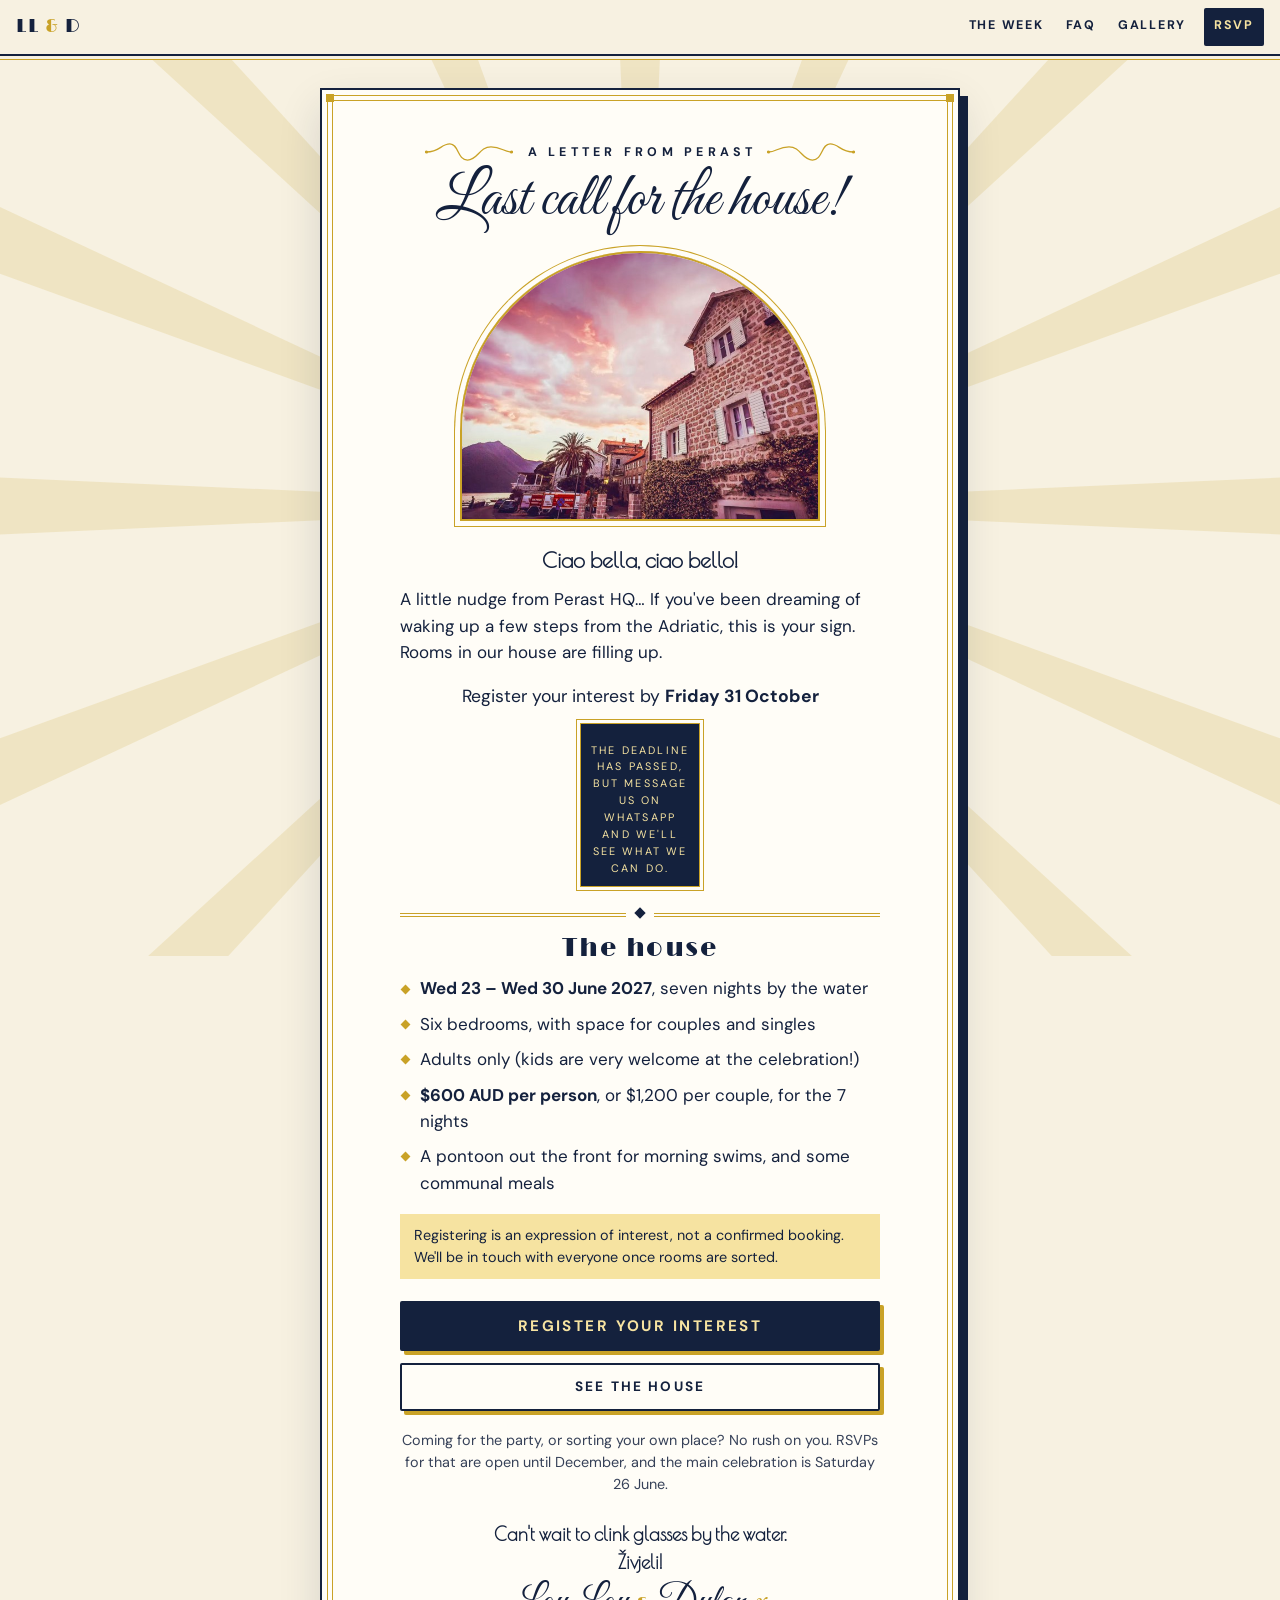
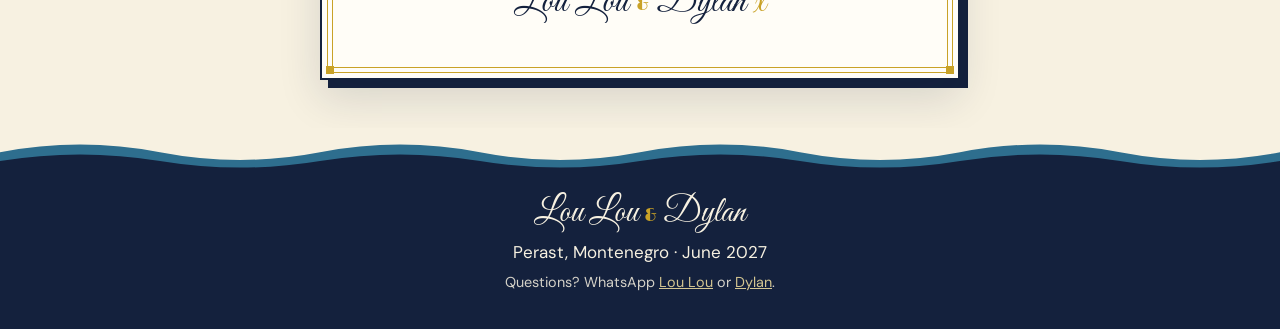
==== house/index.html @ 99b31542 "Letter page: 'Last call for the house' at /house/, links pre-tick the house RSVP option Co-Authored-" ====
<!DOCTYPE html>
<html lang="en">
<head>
  <meta charset="utf-8">
  <meta name="viewport" content="width=device-width, initial-scale=1">
  <title>Last call for the house — Lou Lou &amp; Dylan</title>
  <meta name="description" content="A little letter from Perast: rooms in our house are filling up. Register your interest by 31 October.">

  <!-- Link preview (iMessage, WhatsApp) -->
  <meta property="og:type" content="website">
  <meta property="og:url" content="https://montenegroni.site/house/">
  <meta property="og:title" content="Last call for the house 🍹">
  <meta property="og:description" content="A little letter from Perast. Rooms are filling up, so register your interest by 31 October.">
  <meta property="og:image" content="https://montenegroni.site/assets/gallery/house-sunset.jpg">
  <meta property="og:image:alt" content="Our stone house in Perast under a pink sunset">
  <meta name="twitter:card" content="summary_large_image">

  <link rel="icon" href="../assets/favicon.svg" type="image/svg+xml">
  <link rel="preconnect" href="https://fonts.googleapis.com">
  <link rel="preconnect" href="https://fonts.gstatic.com" crossorigin>
  <link href="https://fonts.googleapis.com/css2?family=Great+Vibes&family=Limelight&family=Poiret+One&family=DM+Sans:ital,opsz,wght@0,9..40,400;0,9..40,500;0,9..40,700;1,9..40,400&display=swap" rel="stylesheet">
  <link rel="stylesheet" href="../css/style.css?v=202610181445">
</head>
<body class="page-letter">

<header class="topbar">
  <a class="brand" href="../" aria-label="Home">LL <span class="amp">&amp;</span> D</a>
  <nav class="topnav" aria-label="Sections">
    <a href="../#week">The Week</a>
    <a href="../#faq">FAQ</a>
    <a href="../gallery.html">Gallery</a>
    <a href="../?plan=house#rsvp" class="nav-rsvp">RSVP</a>
  </nav>
</header>

<main class="letter-page">
  <div class="sunburst" aria-hidden="true">
    <svg viewBox="0 0 800 800" preserveAspectRatio="xMidYMid slice"><g transform="translate(400 400)"><g class="rays">
      <path d="M0 0 L-40 -900 L40 -900Z" transform="rotate(0)"/><path d="M0 0 L-40 -900 L40 -900Z" transform="rotate(22.5)"/><path d="M0 0 L-40 -900 L40 -900Z" transform="rotate(45)"/><path d="M0 0 L-40 -900 L40 -900Z" transform="rotate(67.5)"/><path d="M0 0 L-40 -900 L40 -900Z" transform="rotate(90)"/><path d="M0 0 L-40 -900 L40 -900Z" transform="rotate(112.5)"/><path d="M0 0 L-40 -900 L40 -900Z" transform="rotate(135)"/><path d="M0 0 L-40 -900 L40 -900Z" transform="rotate(157.5)"/><path d="M0 0 L-40 -900 L40 -900Z" transform="rotate(180)"/><path d="M0 0 L-40 -900 L40 -900Z" transform="rotate(202.5)"/><path d="M0 0 L-40 -900 L40 -900Z" transform="rotate(225)"/><path d="M0 0 L-40 -900 L40 -900Z" transform="rotate(247.5)"/><path d="M0 0 L-40 -900 L40 -900Z" transform="rotate(270)"/><path d="M0 0 L-40 -900 L40 -900Z" transform="rotate(292.5)"/><path d="M0 0 L-40 -900 L40 -900Z" transform="rotate(315)"/><path d="M0 0 L-40 -900 L40 -900Z" transform="rotate(337.5)"/>
    </g></g></svg>
  </div>

  <article class="deco-frame letter">
    <span class="corner tl" aria-hidden="true"></span><span class="corner tr" aria-hidden="true"></span>
    <span class="corner bl" aria-hidden="true"></span><span class="corner br" aria-hidden="true"></span>
    <div class="deco-inner">

      <p class="stamp">
        <svg class="flourish" viewBox="0 0 120 30" aria-hidden="true"><path d="M2 15 C 20 15, 22 4, 34 4 C 46 4, 44 26, 58 26 C 72 26, 74 8, 90 8 C 104 8, 108 15, 118 15" fill="none" stroke="currentColor" stroke-width="1.8" stroke-linecap="round"/><circle cx="118" cy="15" r="2.2" fill="currentColor"/><circle cx="2" cy="15" r="2.2" fill="currentColor"/></svg>
        <span>A letter from Perast</span>
        <svg class="flourish flip" viewBox="0 0 120 30" aria-hidden="true"><path d="M2 15 C 20 15, 22 4, 34 4 C 46 4, 44 26, 58 26 C 72 26, 74 8, 90 8 C 104 8, 108 15, 118 15" fill="none" stroke="currentColor" stroke-width="1.8" stroke-linecap="round"/><circle cx="118" cy="15" r="2.2" fill="currentColor"/><circle cx="2" cy="15" r="2.2" fill="currentColor"/></svg>
      </p>

      <h1 class="letter-title">Last call for the house!</h1>

      <a class="letter-photo" href="../gallery.html#our-house" aria-label="See more photos of the house">
        <img src="../assets/gallery/thumbs/house-sunset.jpg" alt="Our stone house in Perast under a pink sunset" width="720" height="480">
      </a>

      <div class="letter-body">
        <p class="letter-greeting">Ciao bella, ciao bello!</p>
        <p>A little nudge from Perast HQ… If you've been dreaming of waking up a few steps from the Adriatic, this is your sign. Rooms in our house are filling up.</p>
        <p class="letter-deadline">Register your interest by <strong>Friday 31 October</strong></p>

        <div class="letter-countdown" id="letter-countdown" aria-live="polite">
          <b data-ld="days">—</b>
          <span data-ld="label">days to go</span>
        </div>

        <div class="rule-deco" aria-hidden="true"><span></span><i></i><span></span></div>

        <h2 class="letter-sub">The house</h2>
        <ul class="letter-list">
          <li><strong>Wed 23 – Wed 30 June 2027</strong>, seven nights by the water</li>
          <li>Six bedrooms, with space for couples and singles</li>
          <li>Adults only (kids are very welcome at the celebration!)</li>
          <li><strong>$600 AUD per person</strong>, or $1,200 per couple, for the 7 nights</li>
          <li>A pontoon out the front for morning swims, and some communal meals</li>
        </ul>

        <p class="letter-note">Registering is an expression of interest, not a confirmed booking. We'll be in touch with everyone once rooms are sorted.</p>

        <div class="letter-actions">
          <a class="btn btn-primary btn-big" href="../?plan=house#rsvp">Register your interest</a>
          <a class="btn btn-ghost" href="../gallery.html#our-house">See the house</a>
        </div>

        <p class="letter-small">Coming for the party, or sorting your own place? No rush on you. RSVPs for that are open until December, and the main celebration is Saturday 26 June.</p>

        <p class="letter-signoff">Can't wait to clink glasses by the water.<br>Živjeli!</p>
        <p class="letter-names">Lou Lou <span class="amp">&amp;</span> Dylan <span class="x">x</span></p>
      </div>
    </div>
  </article>
</main>

<footer class="footer">
  <div class="footer-waves" aria-hidden="true">
    <svg viewBox="0 0 320 40" preserveAspectRatio="none">
      <path d="M0 22 q20-14 40 0 t40 0 t40 0 t40 0 t40 0 t40 0 t40 0 t40 0 V40 H0z" fill="var(--sea)"/>
      <path d="M0 30 q20-12 40 0 t40 0 t40 0 t40 0 t40 0 t40 0 t40 0 t40 0 V40 H0z" fill="var(--navy)"/>
    </svg>
  </div>
  <p class="footer-names">Lou Lou <span class="amp">&amp;</span> Dylan</p>
  <p>Perast, Montenegro · June 2027</p>
  <p class="footer-small">Questions? WhatsApp <a data-wa="LOU_LOU" href="#" target="_blank" rel="noopener">Lou Lou</a> or <a data-wa="DYLAN" href="#" target="_blank" rel="noopener">Dylan</a>.</p>
</footer>

<script src="../js/config.js?v=202610181445"></script>
<script src="../js/main.js?v=202610181445"></script>
<script>
  // Countdown to the house deadline: end of Friday 31 October 2026, Sydney time.
  (function () {
    var end = new Date('2026-10-31T23:59:59+11:00').getTime();
    var days = document.querySelector('[data-ld="days"]');
    var label = document.querySelector('[data-ld="label"]');
    var left = end - Date.now();
    if (left <= 0) {
      document.getElementById('letter-countdown').innerHTML = '<span>The deadline has passed, but message us on WhatsApp and we\'ll see what we can do.</span>';
      return;
    }
    var d = Math.ceil(left / 86400000);
    days.textContent = d;
    label.textContent = d === 1 ? 'day to go' : 'days to go';
  })();
</script>
</body>
</html>
---- css/style.css ----
/* ============================================================
   COLOURS & FONTS — change these to restyle the whole site
   ============================================================ */
:root {
  --navy:     #14213D;   /* deep navy: text, frames */
  --navy-2:   #1D2E52;
  --gold:     #C9A227;   /* deco gold */
  --gold-2:   #E0BE4A;
  --lemon:    #F6E3A1;   /* pastel yellow */
  --cream:    #F7F1E1;   /* page background */
  --cream-2:  #EFE5CC;
  --white:    #FFFDF7;
  --green:    #1F4D3A;   /* deep green band */
  --sea:      #2E6E8E;   /* the water */
  --whatsapp: #1E7F52;

  --display: 'Limelight', 'Poiret One', Georgia, serif;
  --script:  'Great Vibes', 'Snell Roundhand', cursive;
  --deco:    'Poiret One', 'Limelight', Georgia, serif;
  --body:    'DM Sans', system-ui, -apple-system, 'Segoe UI', sans-serif;

  --wrap: 1040px;
  --topbar-h: 56px;
}

*, *::before, *::after { box-sizing: border-box; }
html { scroll-behavior: smooth; -webkit-text-size-adjust: 100%; }
@media (prefers-reduced-motion: reduce) { html { scroll-behavior: auto; } }

body {
  margin: 0;
  font-family: var(--body);
  font-size: 17px;
  line-height: 1.55;
  color: var(--navy);
  background: var(--cream);
}

img, svg { display: block; max-width: 100%; }
a { color: var(--navy); }
p { margin: 0 0 1em; }
h1, h2, h3 { margin: 0 0 .4em; line-height: 1.1; }
h3 { font-family: var(--deco); font-size: 1.5rem; font-weight: 700; letter-spacing: .04em; }
h3 small { display: block; font-family: var(--body); font-size: .78rem; letter-spacing: .18em; text-transform: uppercase; margin-top: .3em; opacity: .8; font-weight: 700; }
strong { font-weight: 700; }
small { font-size: .875em; }
[hidden] { display: none !important; }

.skip-link { position: absolute; left: -999px; top: 8px; background: var(--navy); color: #fff; padding: 8px 12px; z-index: 100; }
.skip-link:focus { left: 8px; }

.wrap { width: min(100% - 32px, var(--wrap)); margin: 0 auto; }
.wrap-narrow { max-width: 640px; }

/* ---------- Buttons: rectangular, tracked, deco ---------- */
.btn {
  display: inline-flex; align-items: center; justify-content: center; gap: .5em;
  min-height: 48px; padding: 12px 22px;
  font: 700 .85rem/1.2 var(--body); letter-spacing: .16em; text-transform: uppercase; text-decoration: none;
  border: 2px solid var(--navy); border-radius: 2px; cursor: pointer;
  color: var(--navy); background: var(--white);
  box-shadow: 4px 4px 0 var(--gold);
  transition: transform .12s ease, box-shadow .12s ease, background .12s ease;
}
.btn:hover, .btn:focus-visible { transform: translate(-1px, -1px); box-shadow: 6px 6px 0 var(--gold); }
.btn:active { transform: translate(2px, 2px); box-shadow: 2px 2px 0 var(--gold); }
.btn:focus-visible { outline: 3px solid var(--gold); outline-offset: 3px; }
.btn-primary { background: var(--navy); color: var(--lemon); }
.btn-big { font-size: .95rem; padding: 14px 28px; }
.btn-ghost { background: transparent; }
.btn-whatsapp { background: var(--whatsapp); color: #fff; border-color: var(--whatsapp); }
.btn-whatsapp::before { content: ""; width: 18px; height: 18px; background: currentColor; -webkit-mask: url("data:image/svg+xml,%3Csvg xmlns='http://www.w3.org/2000/svg' viewBox='0 0 24 24'%3E%3Cpath d='M12 2a10 10 0 0 0-8.6 15.1L2 22l5-1.3A10 10 0 1 0 12 2zm0 2a8 8 0 1 1-4.1 14.9l-.3-.2-3 .8.8-2.9-.2-.3A8 8 0 0 1 12 4zm-3.3 4.2c-.2 0-.5 0-.7.3-.3.3-1 1-1 2.4s1 2.8 1.2 3c.1.2 2 3.2 5 4.4 2.5 1 3 .8 3.5.7.5 0 1.7-.7 2-1.4.2-.7.2-1.2.1-1.4l-.5-.3-2-1c-.3-.1-.5-.1-.7.2l-1 1.2c-.2.2-.3.2-.6.1-.3-.2-1.2-.5-2.3-1.5-.9-.8-1.5-1.7-1.6-2-.2-.3 0-.4.1-.6l.4-.5.3-.5c.1-.2 0-.4 0-.5l-.9-2.2c-.2-.5-.4-.5-.6-.5h-.7z'/%3E%3C/svg%3E") center / contain no-repeat; mask: url("data:image/svg+xml,%3Csvg xmlns='http://www.w3.org/2000/svg' viewBox='0 0 24 24'%3E%3Cpath d='M12 2a10 10 0 0 0-8.6 15.1L2 22l5-1.3A10 10 0 1 0 12 2zm0 2a8 8 0 1 1-4.1 14.9l-.3-.2-3 .8.8-2.9-.2-.3A8 8 0 0 1 12 4zm-3.3 4.2c-.2 0-.5 0-.7.3-.3.3-1 1-1 2.4s1 2.8 1.2 3c.1.2 2 3.2 5 4.4 2.5 1 3 .8 3.5.7.5 0 1.7-.7 2-1.4.2-.7.2-1.2.1-1.4l-.5-.3-2-1c-.3-.1-.5-.1-.7.2l-1 1.2c-.2.2-.3.2-.6.1-.3-.2-1.2-.5-2.3-1.5-.9-.8-1.5-1.7-1.6-2-.2-.3 0-.4.1-.6l.4-.5.3-.5c.1-.2 0-.4 0-.5l-.9-2.2c-.2-.5-.4-.5-.6-.5h-.7z'/%3E%3C/svg%3E") center / contain no-repeat; }
.wa-group { display: flex; flex-wrap: wrap; gap: 10px; justify-content: center; }

/* ---------- Top bar ---------- */
.topbar {
  position: sticky; top: 0; z-index: 50;
  display: flex; align-items: center; justify-content: space-between; gap: 12px;
  height: var(--topbar-h); padding: 0 16px;
  background: var(--cream); border-bottom: 2px solid var(--navy);
  box-shadow: 0 3px 0 var(--cream), 0 4px 0 var(--gold);
}
.brand { font-family: var(--display); font-size: 1.2rem; color: var(--navy); text-decoration: none; letter-spacing: .08em; white-space: nowrap; }
.brand .amp { color: var(--gold); }
.topnav { display: flex; gap: 2px; overflow-x: auto; scrollbar-width: none; -webkit-overflow-scrolling: touch; }
.topnav::-webkit-scrollbar { display: none; }
.topnav a { flex: none; padding: 8px 10px; font-size: .78rem; font-weight: 700; color: var(--navy); text-decoration: none; letter-spacing: .14em; text-transform: uppercase; border-bottom: 2px solid transparent; }
.topnav a:hover, .topnav a:focus-visible { border-bottom-color: var(--gold); }
.topnav .nav-rsvp { background: var(--navy); color: var(--lemon); border-radius: 2px; margin-left: 6px; }
@media (max-width: 799px) { .topnav .nav-rsvp { display: none; } }

/* ---------- Hero ---------- */
.hero { position: relative; overflow: hidden; padding: 36px 0 44px; }
.sunburst { position: absolute; inset: 0 0 auto 0; height: 100vh; z-index: 0; pointer-events: none; }
.sunburst svg { width: 100%; height: 100%; }
.sunburst .rays path { fill: var(--gold); opacity: .16; }
.hero > :not(.sunburst) { position: relative; z-index: 1; }

/* The deco frame: square corners, navy outer line, double gold inner rule, stepped corners */
.deco-frame {
  position: relative;
  width: min(100% - 32px, 640px); margin: 0 auto;
  background: var(--white);
  border: 2px solid var(--navy);
  padding: 10px;
  box-shadow: 0 18px 40px rgba(20, 33, 61, .14), 8px 8px 0 var(--navy);
}
.deco-inner {
  border: 1px solid var(--gold);
  outline: 1px solid var(--gold); outline-offset: 4px;
  padding: 28px 18px 30px; text-align: center;
}
@media (min-width: 560px) { .deco-inner { padding: 34px 34px 36px; } }
.corner { position: absolute; width: 22px; height: 22px; border: 2px solid var(--navy); pointer-events: none; }
.corner.tl { top: -2px; left: -2px; border-right: 0; border-bottom: 0; }
.corner.tr { top: -2px; right: -2px; border-left: 0; border-bottom: 0; }
.corner.bl { bottom: -2px; left: -2px; border-right: 0; border-top: 0; }
.corner.br { bottom: -2px; right: -2px; border-left: 0; border-top: 0; }
.corner::after { content: ""; position: absolute; width: 8px; height: 8px; background: var(--gold); }
.corner.tl::after { top: 4px; left: 4px; }
.corner.tr::after { top: 4px; right: 4px; }
.corner.bl::after { bottom: 4px; left: 4px; }
.corner.br::after { bottom: 4px; right: 4px; }

.fan { width: 140px; margin: -6px auto 14px; }

.stamp {
  display: flex; align-items: center; justify-content: center; gap: 10px;
  margin: 0 0 6px; color: var(--gold);
  font: 700 .78rem/1 var(--body); letter-spacing: .34em; text-transform: uppercase;
}
.stamp span { color: var(--navy); padding-left: .34em; white-space: nowrap; }
@media (max-width: 420px) { .stamp { letter-spacing: .24em; gap: 6px; } }
.flourish { width: clamp(40px, 14vw, 88px); height: 22px; flex: none; }
.flourish.flip { transform: scaleX(-1); }

.hero-title { margin: 0 0 4px; line-height: 1; }
.hero-title .name { display: block; font-family: var(--script); font-weight: 400; font-size: clamp(3.4rem, 15vw, 5.6rem); line-height: 1; color: var(--navy); }
.hero-title .amp-line { display: block; font-family: var(--display); font-size: clamp(1.5rem, 6vw, 2.2rem); line-height: 1; color: var(--gold); margin: 2px 0 6px; }
.hero-kicker { font-family: var(--deco); font-weight: 700; font-size: 1.15rem; letter-spacing: .3em; text-transform: uppercase; margin: 10px 0 8px; }
.hero-sub { font-size: 1.05rem; margin: 0 0 18px; }
.hero-sub em { color: var(--green); font-style: italic; }

.rule-deco { display: flex; align-items: center; gap: 10px; margin: 6px 0; }
.rule-deco span { flex: 1; height: 1px; background: var(--gold); box-shadow: 0 3px 0 var(--gold); }
.rule-deco i { width: 8px; height: 8px; background: var(--navy); transform: rotate(45deg); }

.details { display: grid; gap: 14px; margin: 0; padding: 14px 0; }
.details dt { font: 700 .68rem/1 var(--body); letter-spacing: .26em; text-transform: uppercase; color: var(--gold); margin-bottom: 5px; }
.details dd { margin: 0; font-family: var(--deco); font-weight: 700; font-size: 1.3rem; line-height: 1.15; letter-spacing: .03em; }
.details dd small { font-family: var(--body); font-weight: 400; font-size: .82rem; letter-spacing: .06em; }

.countdown { margin: 14px 0 22px; }
.countdown-label { display: block; font-size: .68rem; letter-spacing: .26em; text-transform: uppercase; font-weight: 700; margin-bottom: 10px; }
.countdown-nums { display: flex; justify-content: center; gap: 10px; }
.countdown-nums span { display: flex; flex-direction: column; align-items: center; min-width: 74px; padding: 9px 6px 7px; background: var(--navy); color: var(--lemon); border: 1px solid var(--gold); outline: 1px solid var(--gold); outline-offset: 2px; font-size: .66rem; letter-spacing: .18em; text-transform: uppercase; }
.countdown-nums b { font-family: var(--display); font-size: 1.7rem; line-height: 1; margin-bottom: 5px; font-weight: 400; color: var(--white); }

.hero-copy { margin-top: 40px; max-width: 700px; }
.lead { font-size: 1.15rem; text-align: center; }
.callouts { display: grid; gap: 14px; margin: 28px 0; }
@media (min-width: 640px) { .callouts { grid-template-columns: 1fr 1fr; } }
.callout { padding: 20px 20px; border: 2px solid var(--navy); outline: 1px solid var(--gold); outline-offset: -6px; }
.callout h3 { font-size: 1.25rem; }
.callout p { margin: 0; }
.callout-gold { background: var(--lemon); }
.callout-navy { background: var(--navy); color: var(--cream); }
.callout-navy h3 { color: var(--lemon); }
.callout-navy strong { color: var(--gold-2); }

.house-note { background: var(--white); border: 1px solid var(--gold); outline: 1px solid var(--gold); outline-offset: 3px; padding: 20px 22px; margin: 0 0 26px; }
.house-note p:last-child { margin-bottom: 0; }
.help-note { text-align: center; padding: 4px 8px 0; margin: 0 0 26px; }
.help-note h3 { font-size: 1.25rem; }
.help-note p { margin: 0; }
.cost-line { display: flex; flex-wrap: wrap; align-items: center; gap: 8px 12px; padding-top: 12px; border-top: 1px solid var(--gold); font-weight: 500; }
.cost-label { font: 700 .68rem/1 var(--body); letter-spacing: .26em; text-transform: uppercase; color: var(--gold); }

.cal-row { display: flex; flex-wrap: wrap; gap: 10px; justify-content: center; margin-bottom: 28px; }
.cal-row .btn { font-size: .78rem; min-height: 44px; }

.whatsapp-cta { text-align: center; }
.whatsapp-cta p { margin-bottom: 12px; font-weight: 500; }
.more-soon { text-align: center; margin-top: 28px; font-style: italic; opacity: .8; }

/* ---------- Bands & section titles ---------- */
.band { padding: 56px 0 64px; }
.band-navy { background: var(--navy); color: var(--cream); }
.band-navy a { color: var(--lemon); }
.band-cream { background: var(--cream); }
.band-green { background: var(--green); color: var(--cream); }
.band-green a { color: var(--lemon); }

.section-title { font-family: var(--display); font-weight: 400; font-size: clamp(1.9rem, 7vw, 2.8rem); letter-spacing: .08em; text-align: center; margin: 0 0 34px; display: flex; align-items: center; gap: 14px; }
.section-title::before, .section-title::after { content: ""; flex: 1; height: 1px; background: var(--gold); box-shadow: 0 4px 0 var(--gold); }
.section-title span { flex: none; position: relative; padding: 0 22px; }
.section-title span::before, .section-title span::after { content: ""; position: absolute; top: 50%; width: 8px; height: 8px; background: var(--gold); transform: translateY(-50%) rotate(45deg); }
.section-title span::before { left: 0; }
.section-title span::after { right: 0; }

/* ---------- Cards (The Week) ---------- */
.cards { display: grid; gap: 16px; }
@media (min-width: 720px) { .cards { grid-template-columns: 1fr 1fr; } }
.card { background: var(--cream); color: var(--navy); border: 2px solid var(--gold); outline: 1px solid var(--gold); outline-offset: 4px; padding: 24px 22px 20px; }
.card p:last-child { margin-bottom: 0; }
.card-gold { background: var(--lemon); }
.card-icon { width: 52px; height: 52px; margin-bottom: 10px; }

/* ---------- Getting there ---------- */
.route-hero { display: flex; gap: 18px; align-items: flex-start; background: var(--white); border: 2px solid var(--navy); outline: 1px solid var(--gold); outline-offset: -6px; padding: 24px; box-shadow: 6px 6px 0 var(--gold); margin-bottom: 30px; }
.route-badge { flex: none; width: 60px; height: 60px; }
.route-hero h3 { margin-bottom: 2px; }
.route-hero p:last-child { margin-bottom: 0; }
.code { display: inline-block; font: 700 .62em/1 var(--body); letter-spacing: .16em; padding: 4px 7px; border: 1px solid currentColor; vertical-align: middle; margin-left: 6px; }
.tag { font-size: .72rem; letter-spacing: .24em; text-transform: uppercase; font-weight: 700; color: var(--gold); margin-bottom: 8px; }
.sub-heading { font-size: 1.3rem; margin-bottom: 10px; }
.routes { list-style: none; padding: 0; margin: 0 0 26px; display: grid; gap: 10px; }
.routes li { padding: 14px 16px; background: var(--white); border: 1px solid var(--gold); border-left: 6px solid var(--navy); }
.routes strong { display: block; margin-bottom: 2px; }
.note-box { background: var(--lemon); border: 2px solid var(--navy); outline: 1px solid var(--gold); outline-offset: -6px; padding: 20px 22px; }
.note-box p:last-child { margin-bottom: 0; }
@media (max-width: 480px) { .route-hero { flex-direction: column; } }

/* ---------- FAQ ---------- */
.faq { max-width: 760px; margin: 0 auto; display: grid; gap: 10px; }
.faq details { background: var(--cream); color: var(--navy); border: 1px solid var(--gold); outline: 1px solid var(--gold); outline-offset: 3px; }
.faq summary { list-style: none; cursor: pointer; padding: 16px 52px 16px 18px; font-family: var(--deco); font-size: 1.2rem; font-weight: 700; position: relative; letter-spacing: .03em; }
.faq summary::-webkit-details-marker { display: none; }
.faq summary::after { content: "+"; position: absolute; right: 16px; top: 50%; transform: translateY(-50%); width: 28px; height: 28px; border: 1px solid var(--navy); display: grid; place-items: center; font-family: var(--body); font-weight: 700; }
.faq details[open] summary::after { content: "–"; background: var(--navy); color: var(--lemon); }
.faq summary:focus-visible { outline: 3px solid var(--gold); outline-offset: -3px; }
.faq-body { padding: 0 18px 18px; }
.faq-body p:last-child { margin-bottom: 0; }
.faq-body .wa-group { justify-content: flex-start; margin-top: 10px; }

/* ---------- RSVP form ---------- */
.rsvp-intro { text-align: center; margin-bottom: 26px; }
.rsvp-form { background: var(--white); border: 2px solid var(--navy); outline: 1px solid var(--gold); outline-offset: -7px; padding: 26px 20px 28px; box-shadow: 8px 8px 0 var(--gold); }
@media (min-width: 560px) { .rsvp-form { padding: 32px 32px 34px; } }
fieldset { border: 0; padding: 0; margin: 0 0 8px; min-width: 0; }
legend, .label, .field > label { display: block; font-weight: 700; margin-bottom: 8px; }
legend { font-family: var(--deco); font-size: 1.35rem; letter-spacing: .04em; margin-bottom: 14px; }
.req, .opt { font-weight: 400; font-size: .7rem; letter-spacing: .12em; text-transform: uppercase; opacity: .7; margin-left: 6px; }
.req { color: var(--green); opacity: 1; font-weight: 700; }

.choice-set { display: grid; gap: 10px; }
.choice input { position: absolute; opacity: 0; width: 1px; height: 1px; }
.choice-card { display: flex; align-items: center; gap: 14px; padding: 14px 16px; border: 1px solid var(--navy); outline: 1px solid transparent; outline-offset: 3px; background: var(--cream); cursor: pointer; transition: background .12s, outline-color .12s, transform .12s; min-height: 68px; }
.choice-icon { flex: none; width: 44px; height: 44px; color: var(--navy); }
.choice-text b { display: block; line-height: 1.25; }
.choice-text small { display: block; margin-top: 3px; opacity: .8; }
.choice-card:hover { background: var(--cream-2); outline-color: var(--gold); }
.choice input:focus-visible + .choice-card { outline: 3px solid var(--gold); outline-offset: 3px; }
.choice input:checked + .choice-card { background: var(--navy); color: var(--cream); outline-color: var(--gold); }
.choice input:checked + .choice-card .choice-icon { color: var(--gold-2); }

.fields { margin-top: 24px; padding-top: 22px; border-top: 1px solid var(--gold); display: grid; gap: 18px; }
.field { display: grid; gap: 0; }
.field-row { display: grid; gap: 18px; }
@media (min-width: 560px) { .field-row { grid-template-columns: 1fr 1fr; } }
.field input[type="text"], .field input[type="email"], .field input[type="tel"], .field input[type="number"], .field textarea {
  width: 100%; font: 400 1.05rem/1.4 var(--body); color: var(--navy);
  padding: 12px 14px; min-height: 50px; background: var(--cream); border: 1px solid var(--navy); border-radius: 2px;
}
.field textarea { resize: vertical; }
.field input:focus, .field textarea:focus { outline: 3px solid var(--gold); outline-offset: 1px; }
.field input[aria-invalid="true"] { border-color: #a33; background: #fff3f0; }
.hint { display: block; margin-top: 6px; font-size: .85rem; opacity: .8; }
.nights-detail { margin-top: 10px; }

.pills { display: flex; flex-wrap: wrap; gap: 8px; }
.pills label { position: relative; }
.pills input { position: absolute; opacity: 0; width: 1px; height: 1px; }
.pills span { display: inline-flex; align-items: center; min-height: 44px; padding: 8px 16px; border: 1px solid var(--navy); border-radius: 2px; background: var(--cream); font-weight: 500; cursor: pointer; }
.pills input:checked + span { background: var(--navy); color: var(--lemon); }
.pills input:focus-visible + span { outline: 3px solid var(--gold); outline-offset: 2px; }

.hp { position: absolute; left: -9999px; }
.form-error { background: #fff3f0; border: 1px solid #a33; color: #7a1f1f; padding: 10px 14px; margin: 0; font-weight: 500; }
#submit-btn { width: 100%; }
#submit-btn[disabled] { opacity: .6; cursor: wait; }
.fine-print { font-size: .85rem; text-align: center; opacity: .8; margin: 0; }

.thanks { text-align: center; background: var(--white); border: 2px solid var(--navy); outline: 1px solid var(--gold); outline-offset: -7px; padding: 30px 22px; box-shadow: 8px 8px 0 var(--gold); }
.thanks:focus { outline: none; }
.thanks-art { width: 150px; margin: 0 auto 12px; }
.thanks h3 { font-family: var(--script); font-weight: 400; font-size: 3rem; letter-spacing: 0; }
.thanks-house { background: var(--lemon); padding: 10px 14px; font-size: .95rem; }

/* ---------- Footer: the water ---------- */
.footer { background: var(--navy); color: var(--cream); text-align: center; padding: 0 16px 106px; } /* extra room for the sticky RSVP bar on phones */
@media (min-width: 800px) { .footer { padding-bottom: 30px; } }
.footer-waves { margin: 0 -16px 22px; }
.footer-waves svg { width: 100%; height: 44px; background: var(--cream); }
.footer p { margin: 0 0 6px; }
.footer-names { font-family: var(--script); font-size: 2.2rem; line-height: 1.1; margin-bottom: 2px; }
.footer-names .amp { font-family: var(--display); font-size: .55em; color: var(--gold); vertical-align: middle; }
.footer-small { font-size: .9rem; opacity: .85; }
.footer a { color: var(--lemon); }

/* ---------- Sticky RSVP bar (phones) ---------- */
.sticky-rsvp { position: fixed; left: 0; right: 0; bottom: 0; z-index: 40; padding: 10px 16px calc(10px + env(safe-area-inset-bottom)); background: rgba(247, 241, 225, .97); border-top: 2px solid var(--navy); transition: transform .25s ease; }
.sticky-rsvp .btn { width: 100%; }
.sticky-rsvp.is-hidden { transform: translateY(110%); }
@media (min-width: 800px) { .sticky-rsvp { display: none; } }

/* Anchor offset so section titles clear the sticky top bar */
section[id] { scroll-margin-top: calc(var(--topbar-h) + 8px); }

/* ============================================================
   GALLERY PAGE
   ============================================================ */
.topnav a[aria-current="page"] { border-bottom-color: var(--gold); }

.gallery-intro { position: relative; text-align: center; padding: 44px 0 40px; overflow: hidden; }
.gallery-title { font-family: var(--script); font-weight: 400; font-size: clamp(4rem, 18vw, 6.5rem); line-height: 1; margin: 0 0 10px; }
.gallery-lead { max-width: 520px; margin: 0 auto; font-size: 1.05rem; }
.gallery-hint { margin: 10px 0 0; font-size: .72rem; font-weight: 700; letter-spacing: .22em; text-transform: uppercase; color: var(--gold); }

.gal-open { display: block; width: 100%; padding: 0; border: 0; background: none; cursor: zoom-in; color: inherit; }
.gal-open:focus-visible { outline: 3px solid var(--gold); outline-offset: 4px; }
.gal-open img { display: block; width: 100%; height: auto; }

/* Our house: deco arches */
.arches { display: grid; grid-template-columns: 1fr 1fr; gap: 26px 16px; }
@media (min-width: 860px) { .arches { grid-template-columns: repeat(4, 1fr); gap: 28px 22px; } }
.arch { margin: 0; text-align: center; }
.arch-frame {
  display: block; position: relative; aspect-ratio: 3 / 4;
  border-radius: 999px 999px 0 0; overflow: hidden;
  border: 2px solid var(--gold);
  box-shadow: 0 0 0 5px var(--navy), 0 0 0 6px var(--gold);
}
.arch-frame img { width: 100%; height: 100%; object-fit: cover; transition: transform .5s ease; }
.gal-open:hover .arch-frame img { transform: scale(1.04); }
.arch figcaption { margin-top: 16px; font-size: .92rem; line-height: 1.45; color: var(--cream); }
.arch figcaption::before { content: ""; display: block; width: 8px; height: 8px; margin: 0 auto 10px; background: var(--gold); transform: rotate(45deg); }

/* Perast: mosaic */
.mosaic { display: grid; grid-template-columns: repeat(2, minmax(0, 1fr)); gap: 16px 14px; }
@media (min-width: 860px) { .mosaic { grid-template-columns: repeat(4, minmax(0, 1fr)); gap: 26px 22px; } }
.tile { display: flex; flex-direction: column; margin: 0; background: var(--white); border: 1px solid var(--gold); padding: 7px 7px 10px; }
.tile .gal-open { overflow: hidden; aspect-ratio: 1 / 1; }
.tile .gal-open img { width: 100%; height: 100%; object-fit: cover; }
.tile img { transition: transform .5s ease; }
.tile .gal-open:hover img { transform: scale(1.03); }
.tile figcaption { padding: 10px 4px 0; font-size: .86rem; line-height: 1.4; border-top: 1px solid var(--gold); margin-top: 8px; }
@media (min-width: 560px) { .tile figcaption { font-size: .92rem; } }

.gallery-cta { text-align: center; margin-top: 30px; }

/* Lightbox */
.lightbox { width: 100vw; height: 100vh; max-width: none; max-height: none; margin: 0; padding: 0; border: 0; background: rgba(12, 20, 38, .96); color: var(--cream); }
.lightbox[open] { display: flex; align-items: center; justify-content: center; }
.lightbox::backdrop { background: rgba(12, 20, 38, .96); }
.lb-figure { margin: 0; max-width: min(92vw, 1100px); text-align: center; }
.lb-figure img { max-width: 100%; max-height: 78vh; width: auto; height: auto; margin: 0 auto; border: 1px solid var(--gold); outline: 1px solid var(--gold); outline-offset: 4px; }
.lb-figure figcaption { margin-top: 18px; font-size: 1rem; max-width: 560px; margin-left: auto; margin-right: auto; padding: 0 12px; }
.lb-count { position: absolute; top: 14px; left: 18px; margin: 0; font-size: .72rem; letter-spacing: .24em; color: var(--gold); }
.lb-close, .lb-nav { position: absolute; background: none; border: 1px solid var(--gold); color: var(--lemon); cursor: pointer; display: grid; place-items: center; font-family: var(--body); }
.lb-close { top: 10px; right: 12px; width: 44px; height: 44px; font-size: 1.8rem; line-height: 1; }
.lb-nav { top: 50%; transform: translateY(-50%); width: 44px; height: 60px; font-size: 2rem; }
.lb-prev { left: 10px; }
.lb-next { right: 10px; }
.lb-close:hover, .lb-nav:hover, .lb-close:focus-visible, .lb-nav:focus-visible { background: var(--gold); color: var(--navy); outline: none; }
@media (max-width: 600px) { .lb-nav { top: auto; bottom: 16px; transform: none; } .lb-figure img { max-height: 66vh; } }

/* Link from the home page */
.see-photos { display: inline-block; margin-top: 14px; font: 700 .75rem/1 var(--body); letter-spacing: .2em; text-transform: uppercase; color: var(--navy); text-decoration: none; border-bottom: 1px solid var(--gold); padding-bottom: 4px; }
.see-photos:hover { color: var(--green); }

/* Fit all menu items on small phones */
@media (max-width: 480px) {
  .topbar { padding: 0 10px; gap: 6px; }
  .brand { font-size: 1rem; }
  .topnav a { padding: 8px 5px; font-size: .66rem; letter-spacing: .06em; }
}

/* Even, same-size button pairs (WhatsApp and add-to-calendar) */
.wa-group, .cal-row {
  display: grid; grid-template-columns: repeat(2, minmax(0, 1fr)); gap: 12px;
  margin-left: auto; margin-right: auto;
}
.wa-group { max-width: 380px; }
.cal-row { max-width: 560px; }
.wa-group .btn, .cal-row .btn { width: 100%; height: 100%; text-align: center; }
.faq-body .wa-group { margin-left: 0; }

/* Small clickable photo previews linking to the gallery */
.house-note, .note-box { display: flow-root; }
.preview-photo { float: right; width: 116px; margin: 0 0 10px 16px; text-decoration: none; color: var(--navy); text-align: center; }
@media (min-width: 560px) { .preview-photo { width: 150px; margin-left: 22px; } }
.preview-frame { display: block; aspect-ratio: 1 / 1; overflow: hidden; border: 2px solid var(--gold); box-shadow: 0 0 0 3px var(--white), 0 0 0 4px var(--navy); }
.preview-arch .preview-frame { aspect-ratio: 3 / 4; border-radius: 999px 999px 0 0; }
.note-box .preview-frame { box-shadow: 0 0 0 3px var(--lemon), 0 0 0 4px var(--navy); }
.preview-frame img { width: 100%; height: 100%; object-fit: cover; transition: transform .4s ease; }
.preview-photo:hover .preview-frame img, .preview-photo:focus-visible .preview-frame img { transform: scale(1.06); }
.preview-photo:focus-visible { outline: 3px solid var(--gold); outline-offset: 6px; }
.preview-label { display: block; margin-top: 10px; font: 700 .62rem/1.2 var(--body); letter-spacing: .18em; text-transform: uppercase; }
.preview-label::after { content: " \2192"; }

/* Where / When / The big day: one per line, with a little breathing room */
.details { gap: 18px; max-width: 420px; margin-left: auto; margin-right: auto; }
.details > div + div { padding-top: 18px; border-top: 1px dotted rgba(201, 162, 39, .6); }

/* ============================================================
   TOP OF PAGE: cover card, photo band, details card
   ============================================================ */
.hero-cover {
  min-height: calc(100vh - var(--topbar-h));
  min-height: calc(100svh - var(--topbar-h));
  display: flex; flex-direction: column; justify-content: center; align-items: center;
  padding: 28px 0 24px;
}
.hero-cover .sunburst { height: 100%; }
.hero-cover .deco-frame { width: min(100% - 32px, 600px); }
.hero-cover .deco-inner { padding-top: 36px; padding-bottom: 40px; }
@media (min-width: 560px) { .hero-cover .deco-inner { padding: 48px 40px 52px; } }
.hero-cover .hero-sub { margin-bottom: 0; }

.scroll-cue { display: flex; flex-direction: column; align-items: center; gap: 2px; margin-top: 22px; color: var(--navy); text-decoration: none; font: 700 .66rem/1 var(--body); letter-spacing: .26em; text-transform: uppercase; }
.scroll-cue svg { width: 26px; height: 26px; color: var(--gold); animation: cue-bob 2.2s ease-in-out infinite; }
@keyframes cue-bob { 0%, 100% { transform: translateY(0); } 50% { transform: translateY(5px); } }
@media (prefers-reduced-motion: reduce) { .scroll-cue svg { animation: none; } }

.photo-band { position: relative; height: clamp(220px, 42vw, 520px); overflow: hidden; border-top: 2px solid var(--navy); border-bottom: 2px solid var(--navy); box-shadow: 0 4px 0 var(--gold), 0 -4px 0 var(--gold); margin: 4px 0; }
.photo-band picture, .photo-band img { display: block; width: 100%; height: 100%; }
.photo-band img { object-fit: cover; object-position: 50% 60%; }

.details-section { padding: 48px 0 44px; }
.details-card .deco-inner { padding-top: 30px; }
.details-title { font-family: var(--display); font-weight: 400; font-size: clamp(1.7rem, 7vw, 2.3rem); letter-spacing: .08em; margin: 0 0 10px; }
.details-section .hero-copy { margin-top: 40px; }
.photo-band { scroll-margin-top: var(--topbar-h); }
.theme-line { font-family: var(--deco); font-weight: 700; font-size: 1.2rem; line-height: 1.3; letter-spacing: .02em; padding: 12px 0 0; border-top: 1px solid var(--gold); }

/* Keep names on one line in the WhatsApp buttons */
.wa-group .btn { white-space: nowrap; padding-left: 12px; padding-right: 12px; }

/* ============================================================
   ENVELOPE INTRO ("Tap to open")
   ============================================================ */
html.env-lock, html.env-lock body { overflow: hidden; }
.envelope-intro {
  position: fixed; inset: 0; z-index: 300;
  display: grid; place-items: center;
  background:
    repeating-conic-gradient(from 0deg at 50% 45%, rgba(201,162,39,.14) 0deg 6deg, transparent 6deg 22.5deg),
    var(--navy);
  transition: opacity .7s ease, visibility .7s;
  cursor: pointer;
}
.envelope-intro.is-gone { opacity: 0; visibility: hidden; }
.env-stage { display: flex; flex-direction: column; align-items: center; gap: 26px; width: 100%; padding: 0 20px; }

.env {
  position: relative; display: block; width: min(86vw, 440px); aspect-ratio: 400 / 280;
  padding: 0; border: 0; background: none; cursor: pointer;
  perspective: 1400px; transition: transform .7s ease;
  filter: drop-shadow(0 18px 30px rgba(0,0,0,.35));
}
.env:focus-visible { outline: 3px solid var(--gold); outline-offset: 10px; }
.envelope-intro.is-opening .env { outline: none; }
.envelope-intro.is-gone .env { transform: scale(1.06); }

.env-back { position: absolute; inset: 0; z-index: 0; background: #E9DDBF; border: 1px solid var(--gold); }
.env-front { position: absolute; inset: 0; width: 100%; height: 100%; z-index: 3; }

.env-letter {
  position: absolute; left: 6%; width: 88%; top: 5%; height: 90%; z-index: 2;
  background: var(--white); border: 1px solid var(--gold); outline: 1px solid var(--gold); outline-offset: -6px;
  transition: transform .9s cubic-bezier(.2,.8,.25,1);
}
.env-letter-inner { display: flex; flex-direction: column; align-items: center; padding-top: 7%; text-align: center; color: var(--navy); }
.env-letter-kicker { font: 700 clamp(.5rem, 2vw, .66rem)/1 var(--body); letter-spacing: .3em; text-transform: uppercase; }
.env-letter-names { font-family: var(--script); font-size: clamp(1.7rem, 8.5vw, 2.7rem); line-height: 1.05; margin-top: 4%; }
.env-letter-names i { font-style: normal; font-family: var(--display); color: var(--gold); font-size: .5em; margin: 0 .3em; vertical-align: middle; }
.env-letter-place { font: 700 clamp(.46rem, 1.8vw, .6rem)/1 var(--body); letter-spacing: .26em; text-transform: uppercase; color: var(--gold); margin-top: 4%; }

.env-flap {
  position: absolute; left: 0; top: 0; width: 100%; height: 60.7%; z-index: 4;
  transform-origin: 50% 0; transform: rotateX(0deg);
  transition: transform .75s cubic-bezier(.4,.1,.3,1);
}
.env-flap svg { display: block; width: 100%; height: 100%; }
.env-seal {
  position: absolute; left: 50%; top: 60.7%; width: 23%; aspect-ratio: 1; z-index: 5;
  transform: translate(-50%, -58%); transition: transform .35s ease, opacity .35s ease;
}
.env-seal svg { width: 100%; height: 100%; filter: drop-shadow(0 3px 5px rgba(0,0,0,.3)); }
.env:hover .env-seal { transform: translate(-50%, -58%) scale(1.05); }

.env-hint {
  margin: 0; color: var(--lemon); font: 700 .72rem/1 var(--body); letter-spacing: .34em; text-transform: uppercase;
  animation: env-pulse 2.2s ease-in-out infinite; transition: opacity .3s;
}
@keyframes env-pulse { 0%, 100% { opacity: .55; } 50% { opacity: 1; } }

/* The opening sequence */
.envelope-intro.is-opening .env-seal { transform: translate(-50%, -58%) scale(1.25); opacity: 0; }
.envelope-intro.is-opening .env-hint { opacity: 0; animation: none; }
.envelope-intro.flap-open .env-flap { transform: rotateX(180deg); }
.envelope-intro.flap-behind .env-flap { z-index: 1; }
.envelope-intro.letter-out .env-letter { transform: translateY(-62%); }

@media (prefers-reduced-motion: reduce) {
  .env-hint { animation: none; opacity: 1; }
}

/* Envelope intro: the card unfolds to show the photo */
.env-letter { display: flex; flex-direction: column; transition: transform .9s cubic-bezier(.2,.8,.25,1), top .8s ease, height .8s ease; }
.env-letter-inner { flex: 1 1 auto; min-height: 0; }
.env-letter-photo {
  display: block; width: 74%; margin: 6% auto 0; max-height: 0; opacity: 0; overflow: hidden;
  border-radius: 999px 999px 0 0; border: 1px solid var(--gold); box-shadow: 0 0 0 4px var(--white), 0 0 0 5px var(--gold);
  transition: max-height .8s ease, opacity .6s ease .25s;
}
.env-letter-photo img { display: block; width: 100%; height: 100%; object-fit: cover; object-position: 30% 28%; transform: scale(1.24); transform-origin: 18% 30%; }
.env-front, .env-back, .env-flap { transition: opacity .6s ease; }
.env-flap { transition: transform .75s cubic-bezier(.4,.1,.3,1), opacity .6s ease; }

.envelope-intro.letter-present .env-front,
.envelope-intro.letter-present .env-back,
.envelope-intro.letter-present .env-flap { opacity: 0; }
.envelope-intro.letter-present .env-letter { z-index: 6; top: -46%; height: 186%; transform: none; box-shadow: 0 20px 40px rgba(0,0,0,.35); padding-bottom: 9%; }
.envelope-intro.letter-present .env-letter-photo { flex: 0 0 auto; aspect-ratio: 4 / 5; max-height: 1000px; opacity: 1; margin-top: 5%; margin-bottom: auto; }
.envelope-intro.letter-present .env-letter-inner { flex: 0 0 auto; }


/* Envelope: pulse around the seal, and a peek of the photo as the card rises */
.env-seal::before {
  content: ""; position: absolute; inset: -6%; border-radius: 50%; border: 2px solid var(--gold);
  animation: seal-pulse 2.2s ease-out infinite; pointer-events: none;
}
@keyframes seal-pulse { 0% { transform: scale(.95); opacity: .9; } 100% { transform: scale(1.45); opacity: 0; } }
@media (prefers-reduced-motion: reduce) { .env-seal::before { animation: none; opacity: 0; } }

.env-letter { overflow: hidden; }
.env-letter-photo { transition: max-height .8s ease, opacity .6s ease .15s, width .8s ease, margin .8s ease; }
.envelope-intro.letter-out .env-letter-photo { flex: 0 0 auto; width: 30%; aspect-ratio: 4 / 5; max-height: 1000px; opacity: 1; margin-top: 4%; }
.envelope-intro.letter-out .env-letter { transform: translateY(-78%); }
.envelope-intro.letter-present .env-letter { transform: none; }
.envelope-intro.letter-present .env-letter-photo { width: 74%; margin-top: 5%; }

/* Fun thank-you headline */
.thanks .thanks-title { font-family: var(--display); font-weight: 400; font-size: clamp(1.7rem, 8vw, 2.4rem); line-height: 1.1; letter-spacing: .06em; text-transform: uppercase; color: var(--navy); margin: 4px 0 12px; }
.thanks-message { font-family: var(--deco); font-weight: 700; font-size: 1.25rem; line-height: 1.35; margin: 0 auto 12px; max-width: 420px; }
.thanks-small { font-size: .92rem; opacity: .8; }

/* Leave room for the sticky menu when gliding to the Name(s) box */
.rsvp-form .field { scroll-margin-top: calc(var(--topbar-h) + 20px); }

/* Adults and Kids: always side by side, same size, boxes lined up */
.field-pair { grid-template-columns: repeat(2, minmax(0, 1fr)); gap: 14px; align-items: end; }
.hint-under-pair { margin-top: -8px; }

.cal-label { text-align: center; margin: 0 0 12px; font: 700 .72rem/1 var(--body); letter-spacing: .26em; text-transform: uppercase; color: var(--gold); }

/* Links list inside an FAQ answer */
.faq-links { margin: 0; padding: 0; list-style: none; display: grid; gap: 10px; }
.faq-links li { padding-left: 18px; position: relative; }
.faq-links li::before { content: ""; position: absolute; left: 2px; top: .6em; width: 7px; height: 7px; background: var(--gold); transform: rotate(45deg); }
.faq-links a { color: var(--navy); font-weight: 700; text-decoration-color: var(--gold); text-underline-offset: 3px; }

/* Cover card: "and you're invited!" */
.hero-invited { font-family: var(--script); font-size: clamp(1.9rem, 8vw, 2.5rem); line-height: 1.1; color: var(--gold); margin: 8px 0 0; }
.hero-cover .hero-sub { margin-bottom: 0; }
.route-badge { width: 100px; height: 58px; }

/* ============================================================
   LETTER PAGE (montenegroni.site/house/)
   ============================================================ */
.letter-page { position: relative; overflow: hidden; padding: 32px 0 48px; }
.letter-page > :not(.sunburst) { position: relative; z-index: 1; }
.letter .deco-inner { padding: 30px 20px 34px; }
@media (min-width: 560px) { .letter .deco-inner { padding: 40px 44px 44px; } }
.letter-title { font-family: var(--script); font-weight: 400; font-size: clamp(2.6rem, 11vw, 3.8rem); line-height: 1.05; margin: 6px 0 18px; }
.letter-photo { display: block; width: min(100%, 360px); margin: 0 auto 22px; aspect-ratio: 4 / 3; overflow: hidden;
  border-radius: 999px 999px 0 0; border: 2px solid var(--gold); box-shadow: 0 0 0 5px var(--white), 0 0 0 6px var(--gold); }
.letter-photo img { width: 100%; height: 100%; object-fit: cover; transition: transform .5s ease; }
.letter-photo:hover img { transform: scale(1.04); }
.letter-body { text-align: left; max-width: 480px; margin: 0 auto; }
.letter-greeting { font-family: var(--deco); font-weight: 700; font-size: 1.35rem; text-align: center; margin-bottom: 10px; }
.letter-deadline { text-align: center; font-size: 1.1rem; margin: 18px 0 12px; }
.letter-countdown { display: flex; flex-direction: column; align-items: center; width: 120px; margin: 0 auto 22px; padding: 12px 8px 10px;
  background: var(--navy); color: var(--lemon); border: 1px solid var(--gold); outline: 1px solid var(--gold); outline-offset: 3px; text-align: center; }
.letter-countdown b { font-family: var(--display); font-weight: 400; font-size: 2.4rem; line-height: 1; color: var(--white); }
.letter-countdown span { font-size: .68rem; letter-spacing: .2em; text-transform: uppercase; margin-top: 6px; }
.letter-sub { font-family: var(--display); font-weight: 400; font-size: 1.6rem; letter-spacing: .06em; text-align: center; margin: 18px 0 12px; }
.letter-list { list-style: none; padding: 0; margin: 0 0 18px; display: grid; gap: 9px; }
.letter-list li { position: relative; padding-left: 20px; }
.letter-list li::before { content: ""; position: absolute; left: 2px; top: .6em; width: 7px; height: 7px; background: var(--gold); transform: rotate(45deg); }
.letter-note { font-size: .9rem; background: var(--lemon); padding: 10px 14px; }
.letter-actions { display: grid; gap: 12px; margin: 22px 0 18px; }
.letter-actions .btn { width: 100%; }
.letter-small { font-size: .9rem; opacity: .85; text-align: center; }
.letter-signoff { text-align: center; font-family: var(--deco); font-weight: 700; font-size: 1.15rem; margin: 24px 0 4px; }
.letter-names { text-align: center; font-family: var(--script); font-size: 2.4rem; line-height: 1.1; margin: 0; }
.letter-names .amp { font-family: var(--display); font-size: .5em; color: var(--gold); vertical-align: middle; }
.letter-names .x { color: var(--gold); }
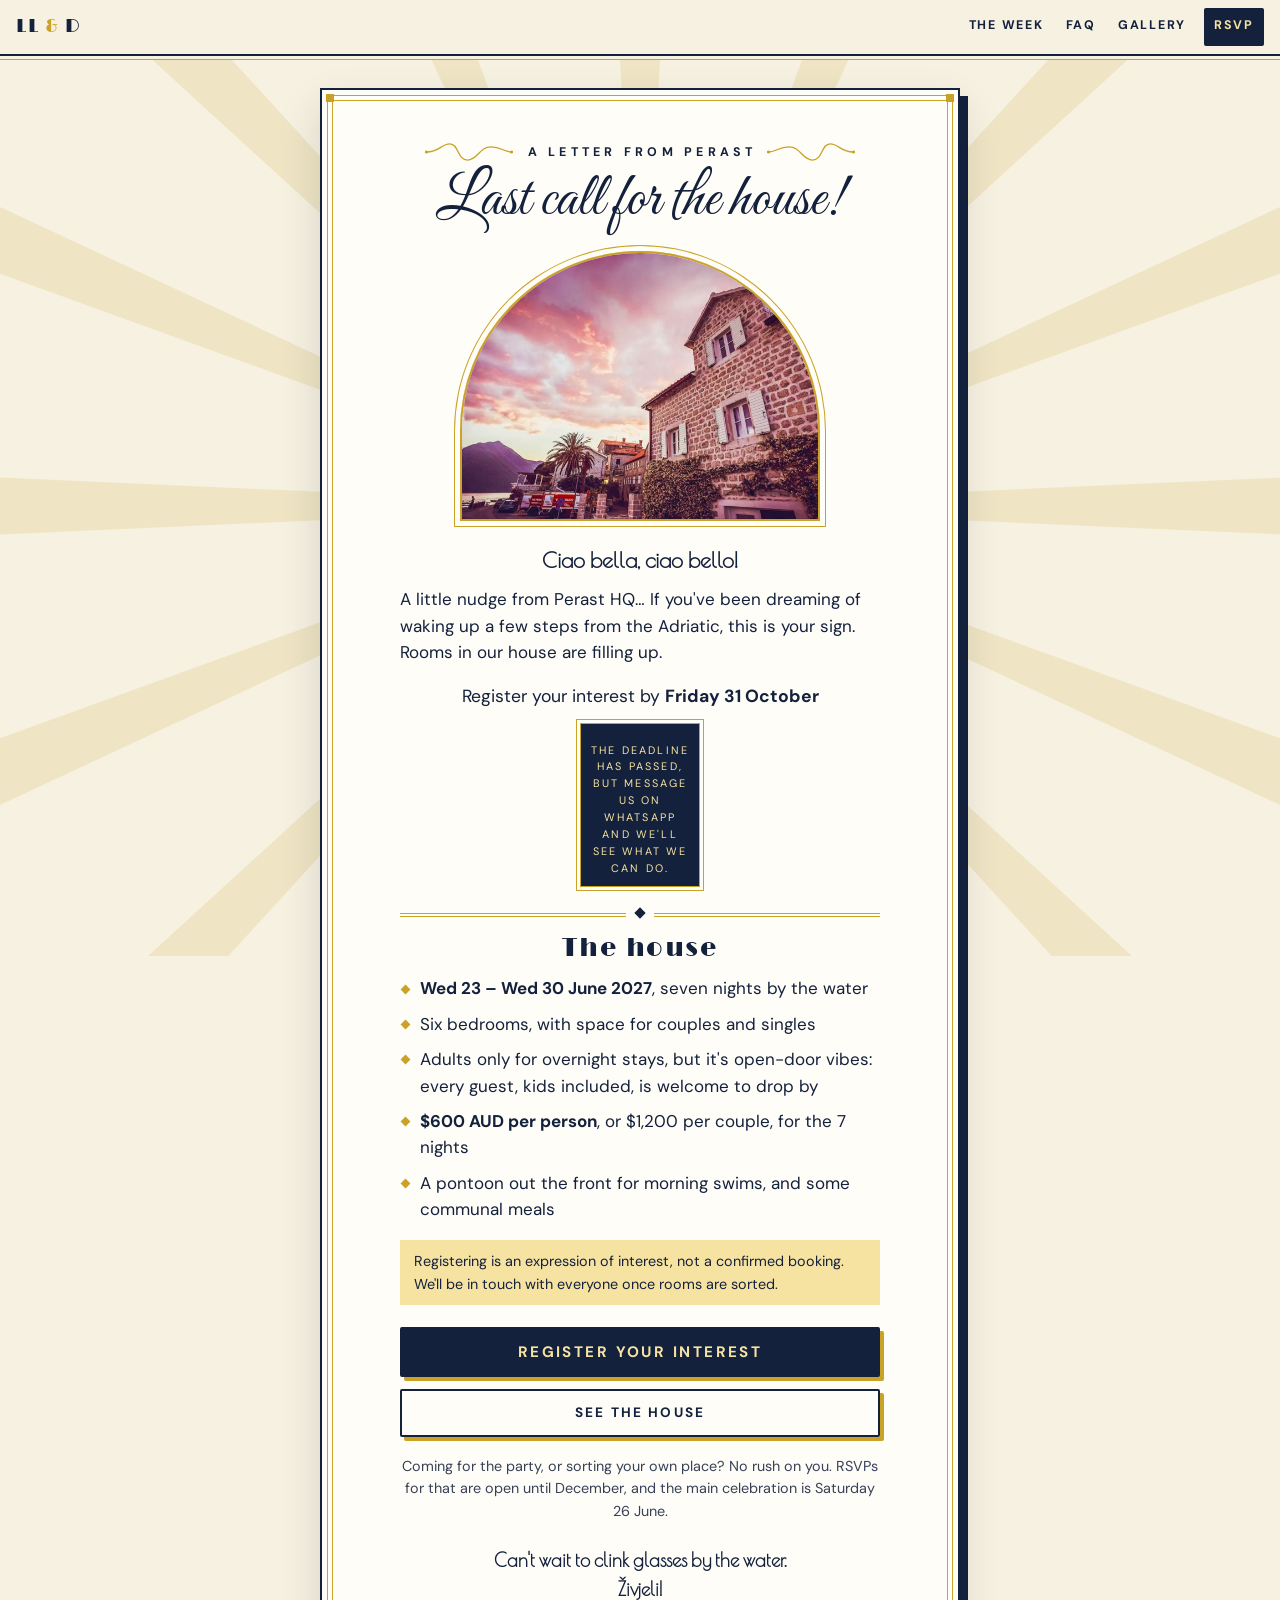
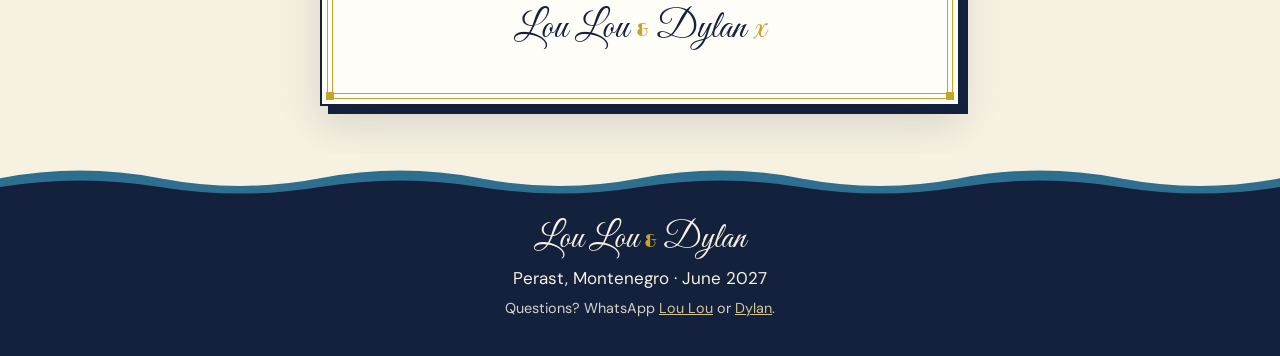
==== commit db88de45: "Clarify adults-only: overnight stays only, open-door vibes for all guests Co-Authored-By: Claude Opu" ====
--- a/house/index.html
+++ b/house/index.html
@@ -73,7 +73,7 @@
         <ul class="letter-list">
           <li><strong>Wed 23 – Wed 30 June 2027</strong>, seven nights by the water</li>
           <li>Six bedrooms, with space for couples and singles</li>
-          <li>Adults only (kids are very welcome at the celebration!)</li>
+          <li>Adults only for overnight stays, but it's open-door vibes: every guest, kids included, is welcome to drop by</li>
           <li><strong>$600 AUD per person</strong>, or $1,200 per couple, for the 7 nights</li>
           <li>A pontoon out the front for morning swims, and some communal meals</li>
         </ul>
